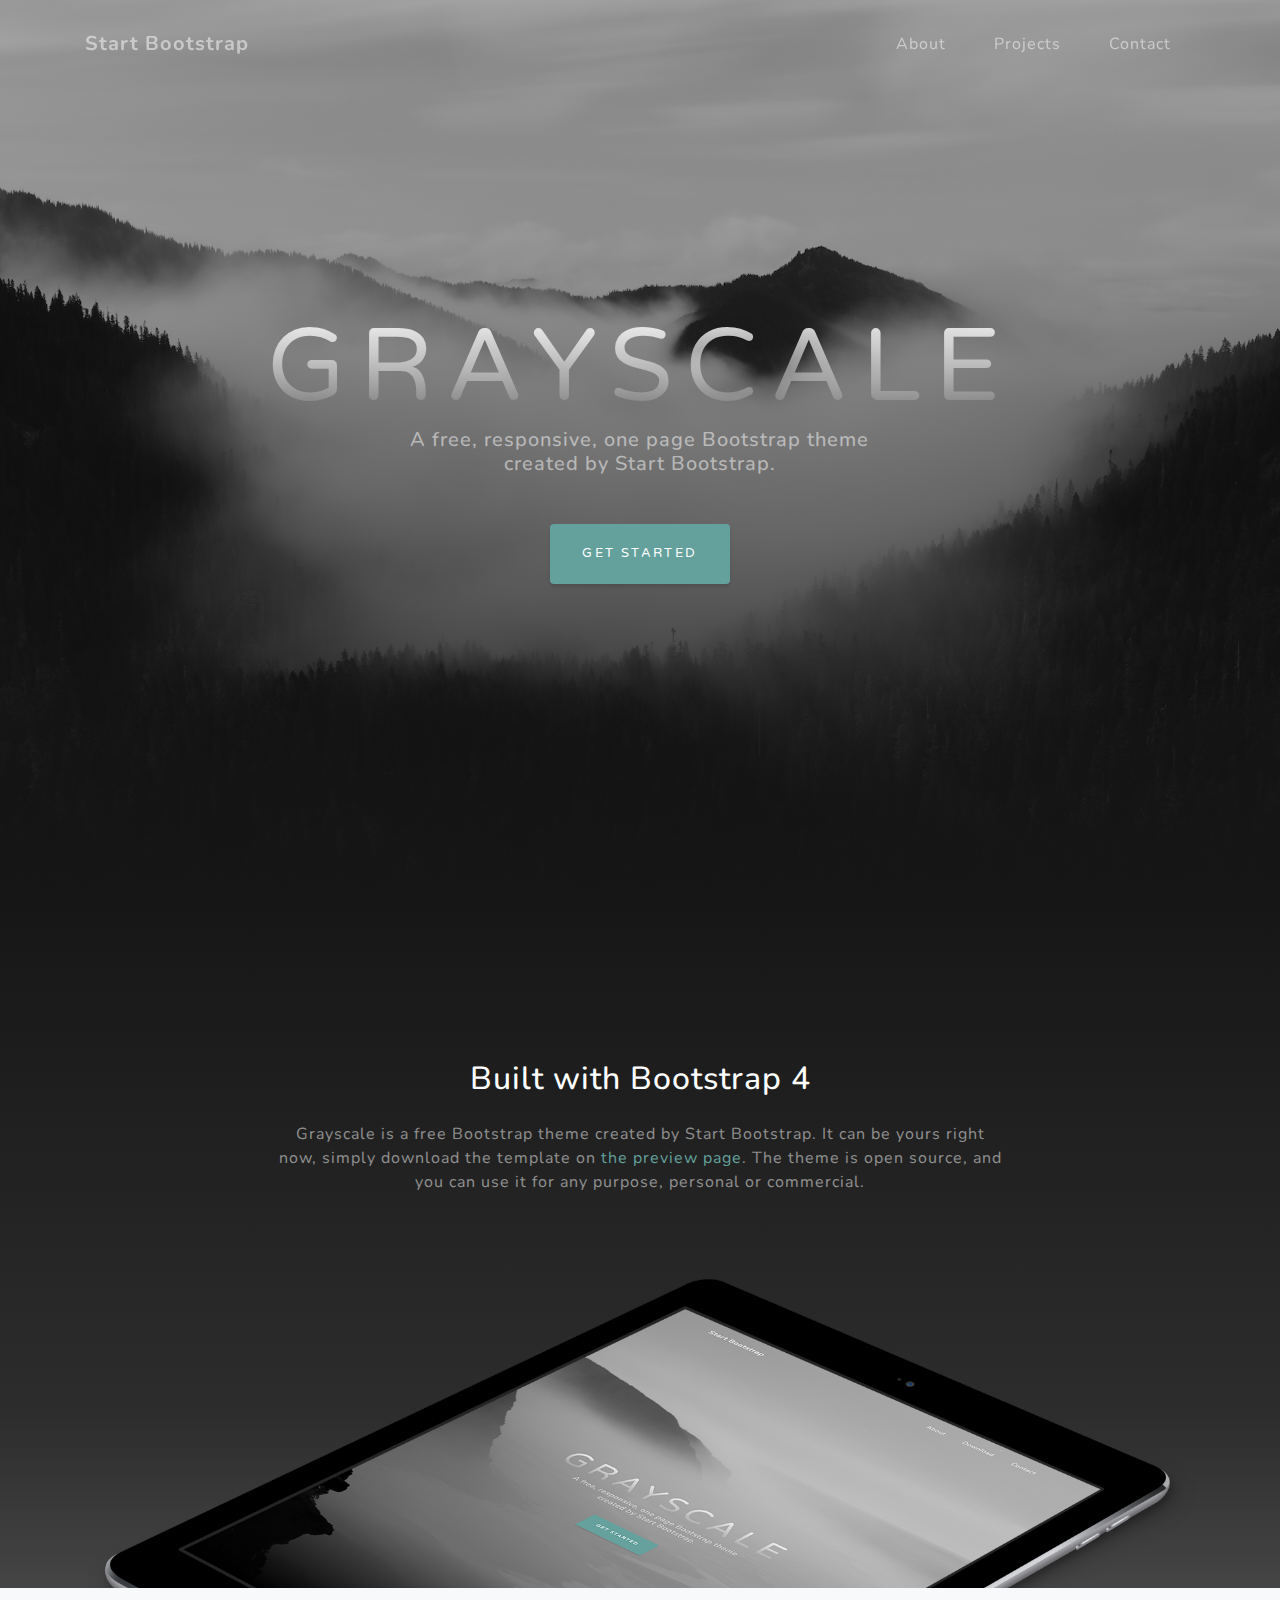
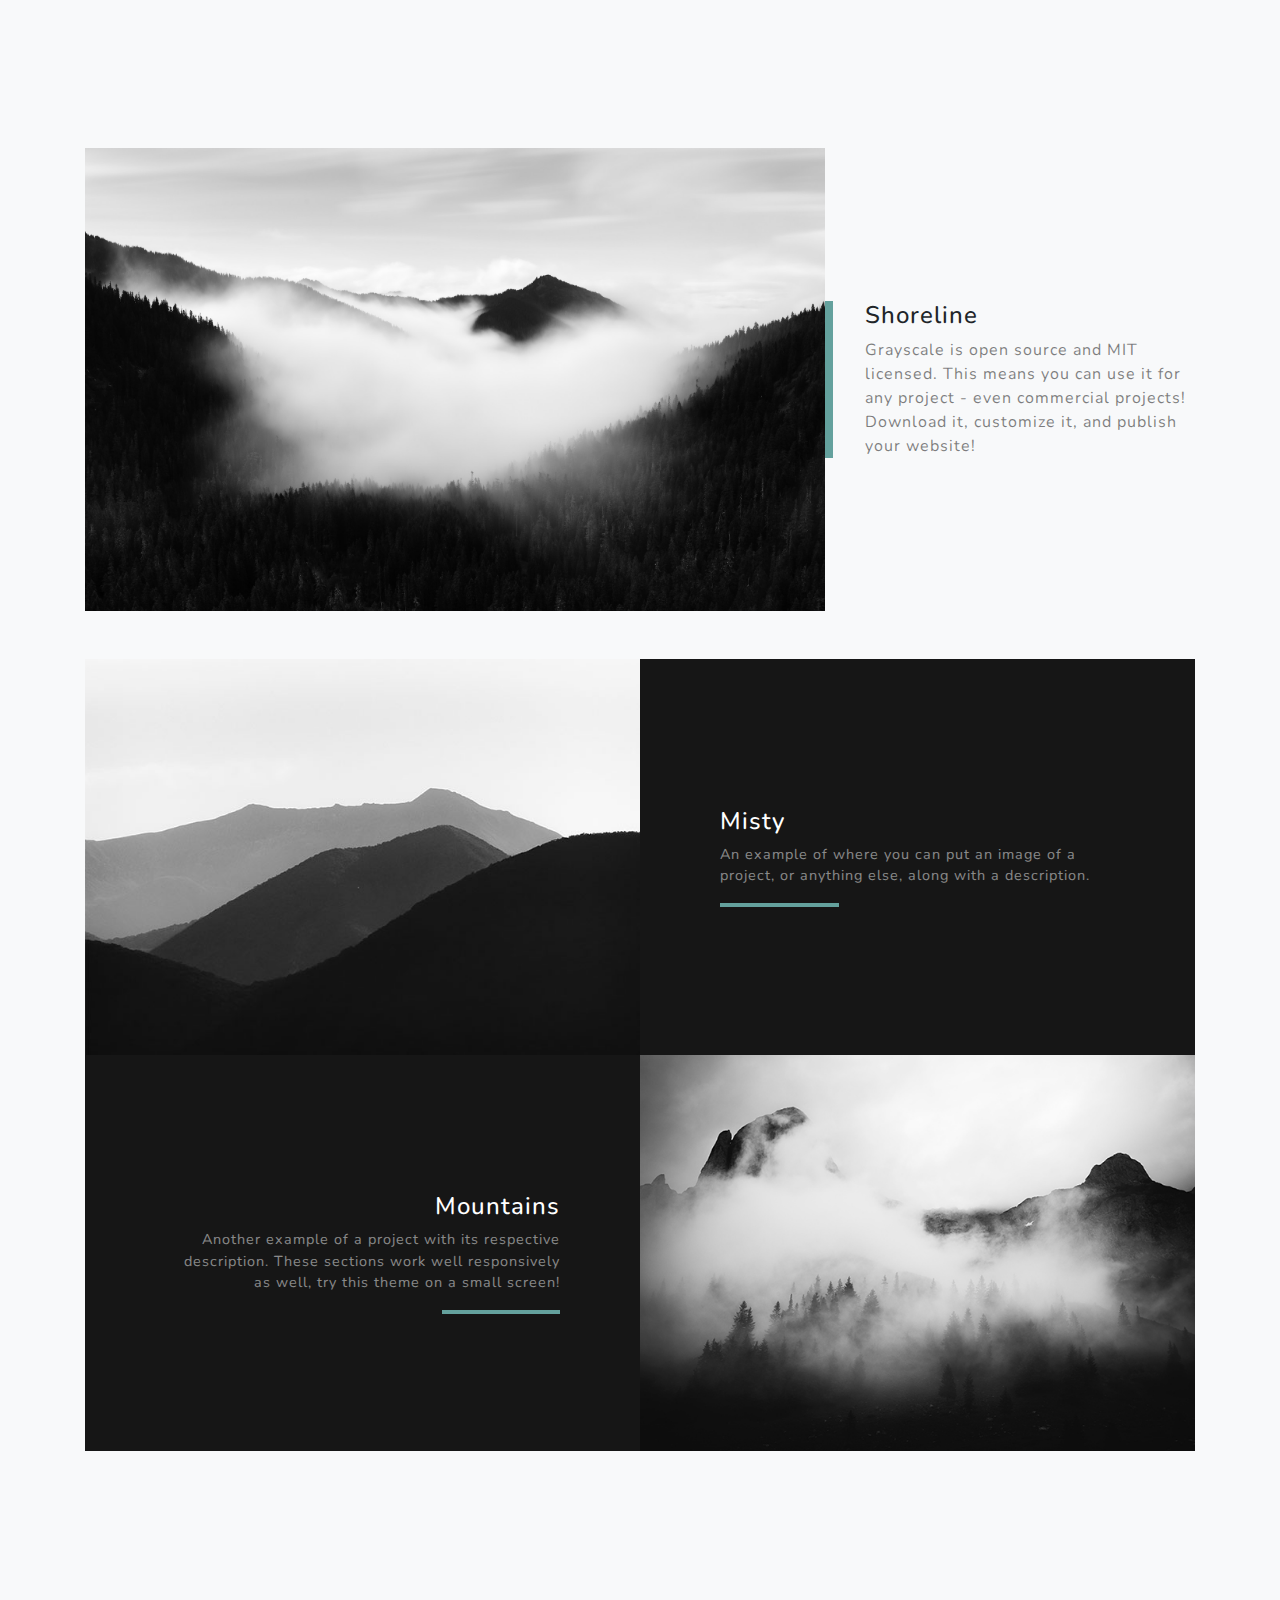
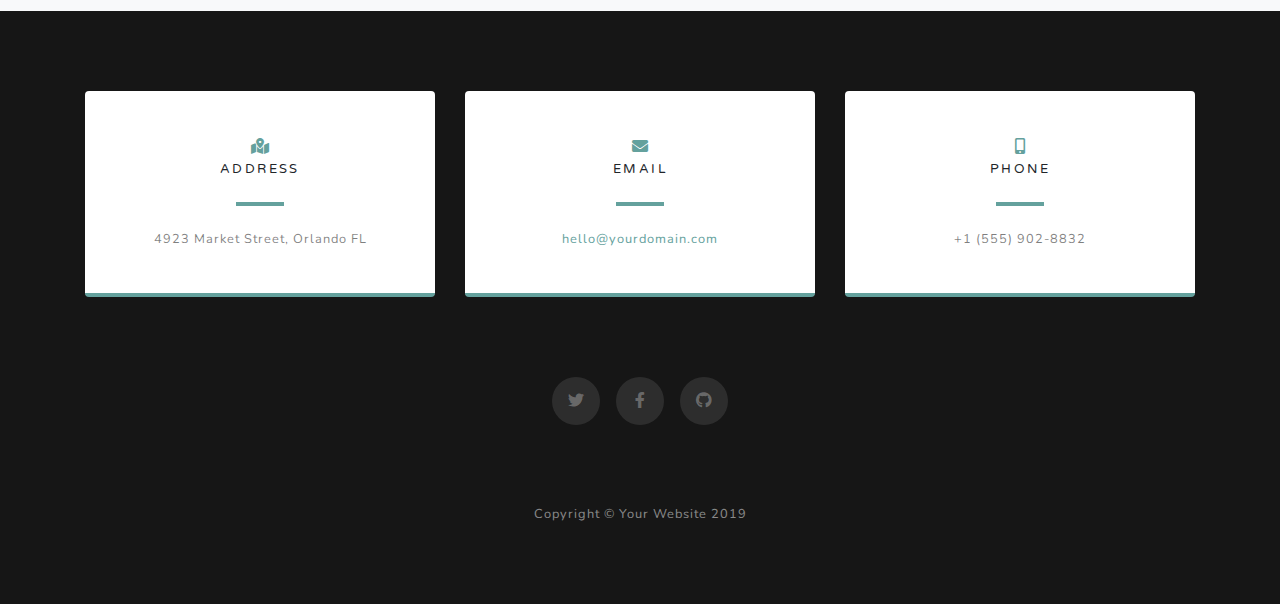
==== audio.html @ e08c9300 "added pages" ====
<!DOCTYPE html>
<html lang="en">

<head>

  <meta charset="utf-8">
  <meta name="viewport" content="width=device-width, initial-scale=1, shrink-to-fit=no">
  <meta name="description" content="">
  <meta name="author" content="">

  <title>Grayscale - Start Bootstrap Theme</title>

  <!-- Bootstrap core CSS -->
  <link href="vendor/bootstrap/css/bootstrap.min.css" rel="stylesheet">

  <!-- Custom fonts for this template -->
  <link href="vendor/fontawesome-free/css/all.min.css" rel="stylesheet">
  <link href="https://fonts.googleapis.com/css?family=Varela+Round" rel="stylesheet">
  <link href="https://fonts.googleapis.com/css?family=Nunito:200,200i,300,300i,400,400i,600,600i,700,700i,800,800i,900,900i" rel="stylesheet">

  <!-- Custom styles for this template -->
  <link href="css/grayscale.css" rel="stylesheet">

</head>

<body id="page-top">

  <!-- Navigation -->
  <nav class="navbar navbar-expand-lg navbar-light fixed-top" id="mainNav">
    <div class="container">
      <a class="navbar-brand js-scroll-trigger" href="#page-top">Start Bootstrap</a>
      <button class="navbar-toggler navbar-toggler-right" type="button" data-toggle="collapse" data-target="#navbarResponsive" aria-controls="navbarResponsive" aria-expanded="false" aria-label="Toggle navigation">
        Menu
        <i class="fas fa-bars"></i>
      </button>
      <div class="collapse navbar-collapse" id="navbarResponsive">
        <ul class="navbar-nav ml-auto">
          <li class="nav-item">
            <a class="nav-link" href="#">About</a>
          </li>
          <li class="nav-item">
            <a class="nav-link" href="#">Projects</a>
          </li>
          <li class="nav-item">
            <a class="nav-link" href="#">Contact</a>
          </li>
        </ul>
      </div>
    </div>
  </nav>

  <!-- Header -->
  <header class="masthead">
    <div class="container d-flex h-100 align-items-center">
      <div class="mx-auto text-center">
        <h1 class="mx-auto my-0 text-uppercase">Grayscale</h1>
        <h2 class="text-white-50 mx-auto mt-2 mb-5">A free, responsive, one page Bootstrap theme created by Start Bootstrap.</h2>
        <a href="#about" class="btn btn-primary js-scroll-trigger">Get Started</a>
      </div>
    </div>
  </header>

  <!-- About Section -->
  <section id="about" class="about-section text-center">
    <div class="container">
      <div class="row">
        <div class="col-lg-8 mx-auto">
          <h2 class="text-white mb-4">Built with Bootstrap 4</h2>
          <p class="text-white-50">Grayscale is a free Bootstrap theme created by Start Bootstrap. It can be yours right now, simply download the template on
            <a href="http://startbootstrap.com/template-overviews/grayscale/">the preview page</a>. The theme is open source, and you can use it for any purpose, personal or commercial.</p>
        </div>
      </div>
      <img src="img/ipad.png" class="img-fluid" alt="">
    </div>
  </section>

  <!-- Projects Section -->
  <section id="projects" class="projects-section bg-light">
    <div class="container">

      <!-- Featured Project Row -->
      <div class="row align-items-center no-gutters mb-4 mb-lg-5">
        <div class="col-xl-8 col-lg-7">
          <img class="img-fluid mb-3 mb-lg-0" src="img/bg-masthead.jpg" alt="">
        </div>
        <div class="col-xl-4 col-lg-5">
          <div class="featured-text text-center text-lg-left">
            <h4>Shoreline</h4>
            <p class="text-black-50 mb-0">Grayscale is open source and MIT licensed. This means you can use it for any project - even commercial projects! Download it, customize it, and publish your website!</p>
          </div>
        </div>
      </div>

      <!-- Project One Row -->
      <div class="row justify-content-center no-gutters mb-5 mb-lg-0">
        <div class="col-lg-6">
          <img class="img-fluid" src="img/demo-image-01.jpg" alt="">
        </div>
        <div class="col-lg-6">
          <div class="bg-black text-center h-100 project">
            <div class="d-flex h-100">
              <div class="project-text w-100 my-auto text-center text-lg-left">
                <h4 class="text-white">Misty</h4>
                <p class="mb-0 text-white-50">An example of where you can put an image of a project, or anything else, along with a description.</p>
                <hr class="d-none d-lg-block mb-0 ml-0">
              </div>
            </div>
          </div>
        </div>
      </div>

      <!-- Project Two Row -->
      <div class="row justify-content-center no-gutters">
        <div class="col-lg-6">
          <img class="img-fluid" src="img/demo-image-02.jpg" alt="">
        </div>
        <div class="col-lg-6 order-lg-first">
          <div class="bg-black text-center h-100 project">
            <div class="d-flex h-100">
              <div class="project-text w-100 my-auto text-center text-lg-right">
                <h4 class="text-white">Mountains</h4>
                <p class="mb-0 text-white-50">Another example of a project with its respective description. These sections work well responsively as well, try this theme on a small screen!</p>
                <hr class="d-none d-lg-block mb-0 mr-0">
              </div>
            </div>
          </div>
        </div>
      </div>

    </div>
  </section>


  <!-- Contact Section -->
  <section class="contact-section bg-black">
    <div class="container">

      <div class="row">

        <div class="col-md-4 mb-3 mb-md-0">
          <div class="card py-4 h-100">
            <div class="card-body text-center">
              <i class="fas fa-map-marked-alt text-primary mb-2"></i>
              <h4 class="text-uppercase m-0">Address</h4>
              <hr class="my-4">
              <div class="small text-black-50">4923 Market Street, Orlando FL</div>
            </div>
          </div>
        </div>

        <div class="col-md-4 mb-3 mb-md-0">
          <div class="card py-4 h-100">
            <div class="card-body text-center">
              <i class="fas fa-envelope text-primary mb-2"></i>
              <h4 class="text-uppercase m-0">Email</h4>
              <hr class="my-4">
              <div class="small text-black-50">
                <a href="#">hello@yourdomain.com</a>
              </div>
            </div>
          </div>
        </div>

        <div class="col-md-4 mb-3 mb-md-0">
          <div class="card py-4 h-100">
            <div class="card-body text-center">
              <i class="fas fa-mobile-alt text-primary mb-2"></i>
              <h4 class="text-uppercase m-0">Phone</h4>
              <hr class="my-4">
              <div class="small text-black-50">+1 (555) 902-8832</div>
            </div>
          </div>
        </div>
      </div>

      <div class="social d-flex justify-content-center">
        <a href="#" class="mx-2">
          <i class="fab fa-twitter"></i>
        </a>
        <a href="#" class="mx-2">
          <i class="fab fa-facebook-f"></i>
        </a>
        <a href="#" class="mx-2">
          <i class="fab fa-github"></i>
        </a>
      </div>

    </div>
  </section>

  <!-- Footer -->
  <footer class="bg-black small text-center text-white-50">
    <div class="container">
      Copyright &copy; Your Website 2019
    </div>
  </footer>

  <!-- Bootstrap core JavaScript -->
  <script src="vendor/jquery/jquery.min.js"></script>
  <script src="vendor/bootstrap/js/bootstrap.bundle.min.js"></script>

  <!-- Plugin JavaScript -->
  <script src="vendor/jquery-easing/jquery.easing.min.js"></script>

  <!-- Custom scripts for this template -->
  <script src="js/grayscale.min.js"></script>

</body>

</html>
---- css/grayscale.css ----
/*!
 * Start Bootstrap - Grayscale v5.0.9 (https://startbootstrap.com/template-overviews/grayscale)
 * Copyright 2013-2019 Start Bootstrap
 * Licensed under MIT (https://github.com/BlackrockDigital/startbootstrap-grayscale/blob/master/LICENSE)
 */

#mainNav {
  min-height: 56px;
  background-color: #fff;
}

#mainNav .navbar-toggler {
  font-size: 80%;
  padding: 0.75rem;
  color: #64a19d;
  border: 1px solid #64a19d;
}

#mainNav .navbar-toggler:focus {
  outline: none;
}

#mainNav .navbar-brand {
  color: #161616;
  font-weight: 700;
  padding: .9rem 0;
}

#mainNav .navbar-nav .nav-item:hover {
  color: fade(white, 80%);
  outline: none;
  background-color: transparent;
}

#mainNav .navbar-nav .nav-item:active, #mainNav .navbar-nav .nav-item:focus {
  outline: none;
  background-color: transparent;
}

@media (min-width: 992px) {
  #mainNav {
    padding-top: 0;
    padding-bottom: 0;
    border-bottom: none;
    background-color: transparent;
    transition: background-color 0.3s ease-in-out;
  }
  #mainNav .navbar-brand {
    padding: .5rem 0;
    color: rgba(255, 255, 255, 0.5);
  }
  #mainNav .nav-link {
    transition: none;
    padding: 2rem 1.5rem;
    color: rgba(255, 255, 255, 0.5);
  }
  #mainNav .nav-link:hover {
    color: rgba(255, 255, 255, 0.75);
  }
  #mainNav .nav-link:active {
    color: white;
  }
  #mainNav.navbar-shrink {
    background-color: #fff;
  }
  #mainNav.navbar-shrink .navbar-brand {
    color: #161616;
  }
  #mainNav.navbar-shrink .nav-link {
    color: #161616;
    padding: 1.5rem 1.5rem 1.25rem;
    border-bottom: 0.25rem solid transparent;
  }
  #mainNav.navbar-shrink .nav-link:hover {
    color: #64a19d;
  }
  #mainNav.navbar-shrink .nav-link:active {
    color: #467370;
  }
  #mainNav.navbar-shrink .nav-link.active {
    color: #64a19d;
    outline: none;
    border-bottom: 0.25rem solid #64a19d;
  }
}

.masthead {
  position: relative;
  width: 100%;
  height: auto;
  min-height: 35rem;
  padding: 15rem 0;
  background: linear-gradient(to bottom, rgba(22, 22, 22, 0.3) 0%, rgba(22, 22, 22, 0.7) 75%, #161616 100%), url("../img/bg-masthead.jpg");
  background-position: center;
  background-repeat: no-repeat;
  background-attachment: scroll;
  background-size: cover;
}

.masthead h1 {
  font-family: 'Varela Round';
  font-size: 2.5rem;
  line-height: 2.5rem;
  letter-spacing: 0.8rem;
  background: -webkit-linear-gradient(rgba(255, 255, 255, 0.9), rgba(255, 255, 255, 0));
  -webkit-text-fill-color: transparent;
  -webkit-background-clip: text;
}

.masthead h2 {
  max-width: 20rem;
  font-size: 1rem;
}

@media (min-width: 768px) {
  .masthead h1 {
    font-size: 4rem;
    line-height: 4rem;
  }
}

@media (min-width: 992px) {
  .masthead {
    height: 100vh;
    padding: 0;
  }
  .masthead h1 {
    font-size: 6.5rem;
    line-height: 6.5rem;
    letter-spacing: 0.8rem;
  }
  .masthead h2 {
    max-width: 30rem;
    font-size: 1.25rem;
  }
}

.btn {
  box-shadow: 0 0.1875rem 0.1875rem 0 rgba(0, 0, 0, 0.1) !important;
  padding: 1.25rem 2rem;
  font-family: 'Varela Round';
  font-size: 80%;
  text-transform: uppercase;
  letter-spacing: .15rem;
  border: 0;
}

.btn-primary {
  background-color: #64a19d;
}

.btn-primary:hover {
  background-color: #4f837f;
}

.btn-primary:focus {
  background-color: #4f837f;
  color: white;
}

.btn-primary:active {
  background-color: #467370 !important;
}

.about-section {
  padding-top: 10rem;
  background: linear-gradient(to bottom, #161616 0%, rgba(22, 22, 22, 0.9) 75%, rgba(22, 22, 22, 0.8) 100%);
}

.about-section p {
  margin-bottom: 5rem;
}

.projects-section {
  padding: 10rem 0;
}

.projects-section .featured-text {
  padding: 2rem;
}

@media (min-width: 992px) {
  .projects-section .featured-text {
    padding: 0 0 0 2rem;
    border-left: 0.5rem solid #64a19d;
  }
}

.projects-section .project-text {
  padding: 3rem;
  font-size: 90%;
}

@media (min-width: 992px) {
  .projects-section .project-text {
    padding: 5rem;
  }
  .projects-section .project-text hr {
    border-color: #64a19d;
    border-width: .25rem;
    width: 30%;
  }
}

.signup-section {
  padding: 10rem 0;
  background: linear-gradient(to bottom, rgba(22, 22, 22, 0.1) 0%, rgba(22, 22, 22, 0.5) 75%, #161616 100%), url("../img/bg-signup.jpg");
  background-position: center;
  background-repeat: no-repeat;
  background-attachment: scroll;
  background-size: cover;
}

.signup-section .form-inline input {
  box-shadow: 0 0.1875rem 0.1875rem 0 rgba(0, 0, 0, 0.1) !important;
  padding: 1.25rem 2rem;
  height: auto;
  font-family: 'Varela Round';
  font-size: 80%;
  text-transform: uppercase;
  letter-spacing: 0.15rem;
  border: 0;
}

.contact-section {
  padding: 5rem 0 0;
}

.contact-section .card {
  border: 0;
  border-bottom: 0.25rem solid #64a19d;
}

.contact-section .card h4 {
  font-size: 0.8rem;
  font-family: 'Varela Round';
  text-transform: uppercase;
  letter-spacing: 0.15rem;
}

.contact-section .card hr {
  border-color: #64a19d;
  border-width: 0.25rem;
  width: 3rem;
}

.contact-section .social {
  margin-top: 5rem;
}

.contact-section .social a {
  text-align: center;
  height: 3rem;
  width: 3rem;
  background: rgba(255, 255, 255, 0.1);
  border-radius: 100%;
  line-height: 3rem;
  color: rgba(255, 255, 255, 0.3);
}

.contact-section .social a:hover {
  color: rgba(255, 255, 255, 0.5);
}

.contact-section .social a:active {
  color: #fff;
}

body {
  font-family: 'Nunito';
  letter-spacing: 0.0625em;
}

a {
  color: #64a19d;
}

a:focus, a:hover {
  text-decoration: none;
  color: #3c6360;
}

.bg-black {
  background-color: #161616 !important;
}

.bg-primary {
  background-color: #64a19d !important;
}

.text-primary {
  color: #64a19d !important;
}

footer {
  padding: 5rem 0;
}
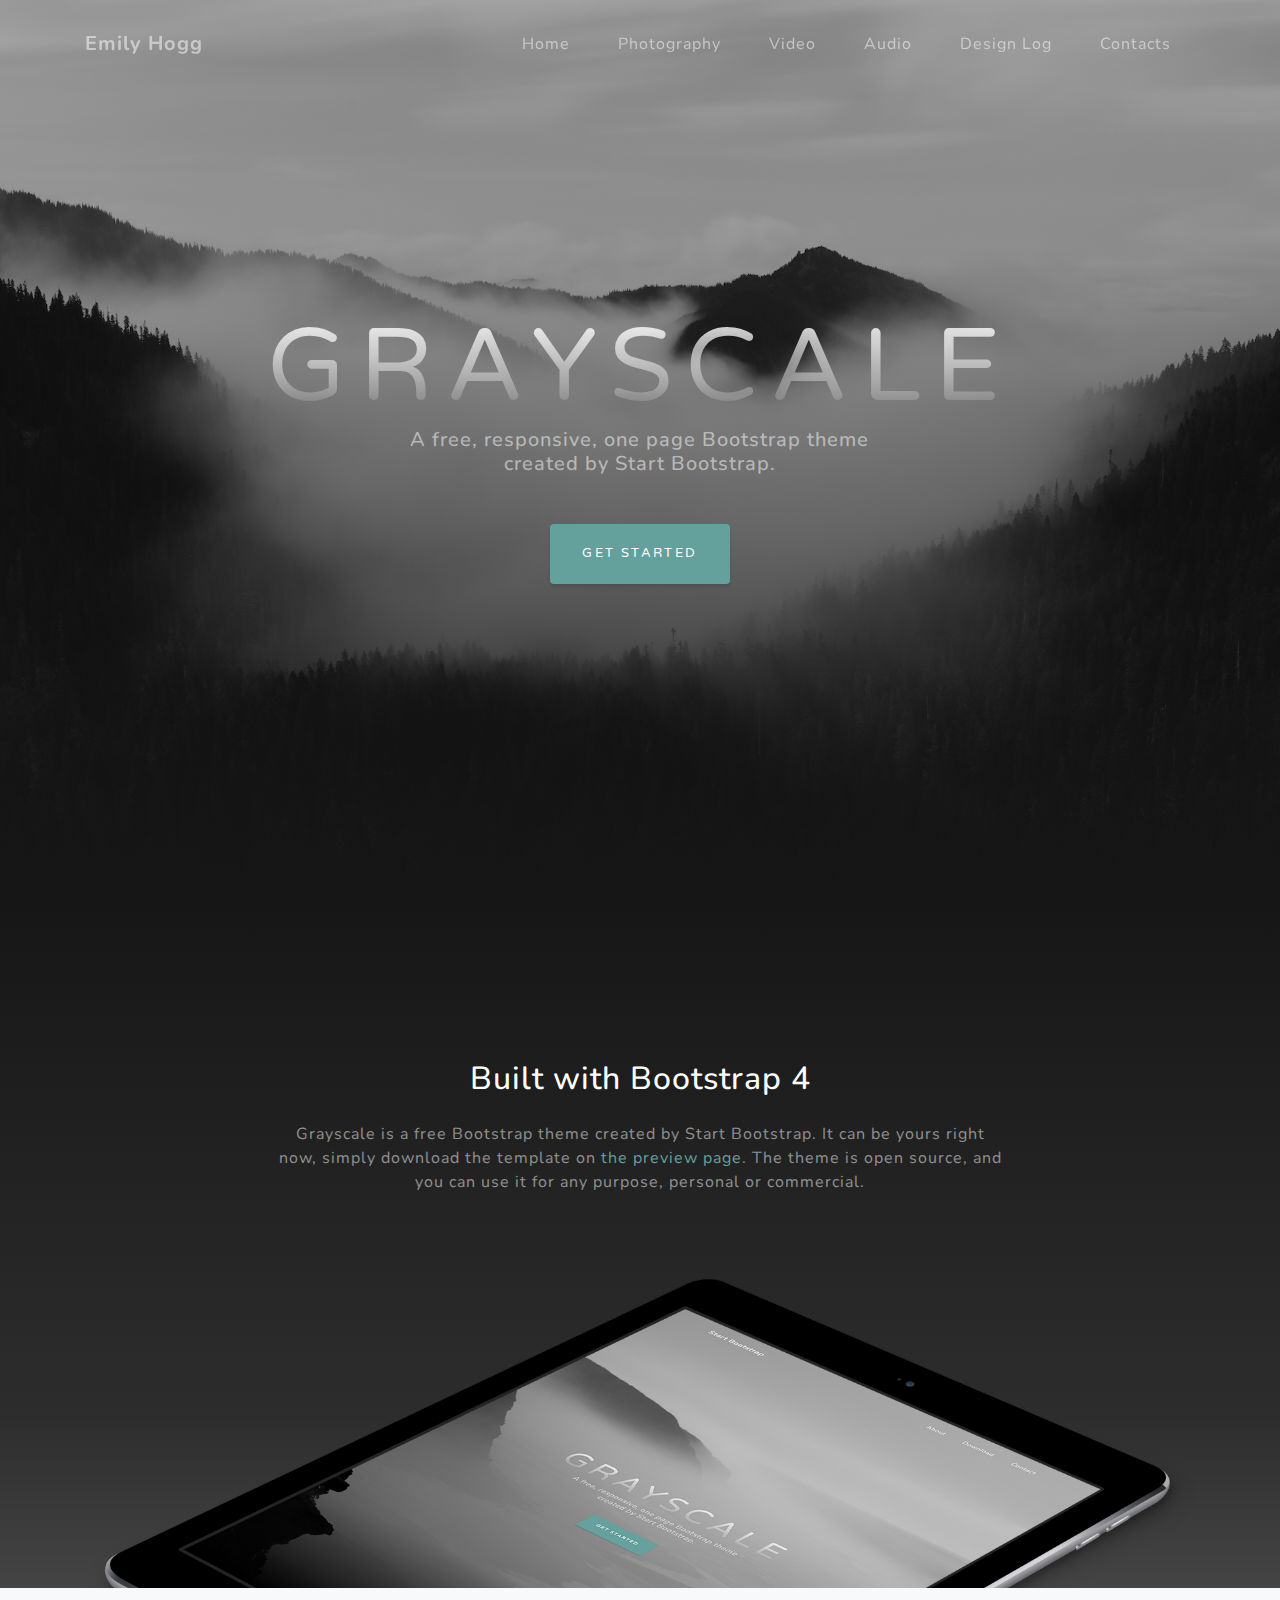
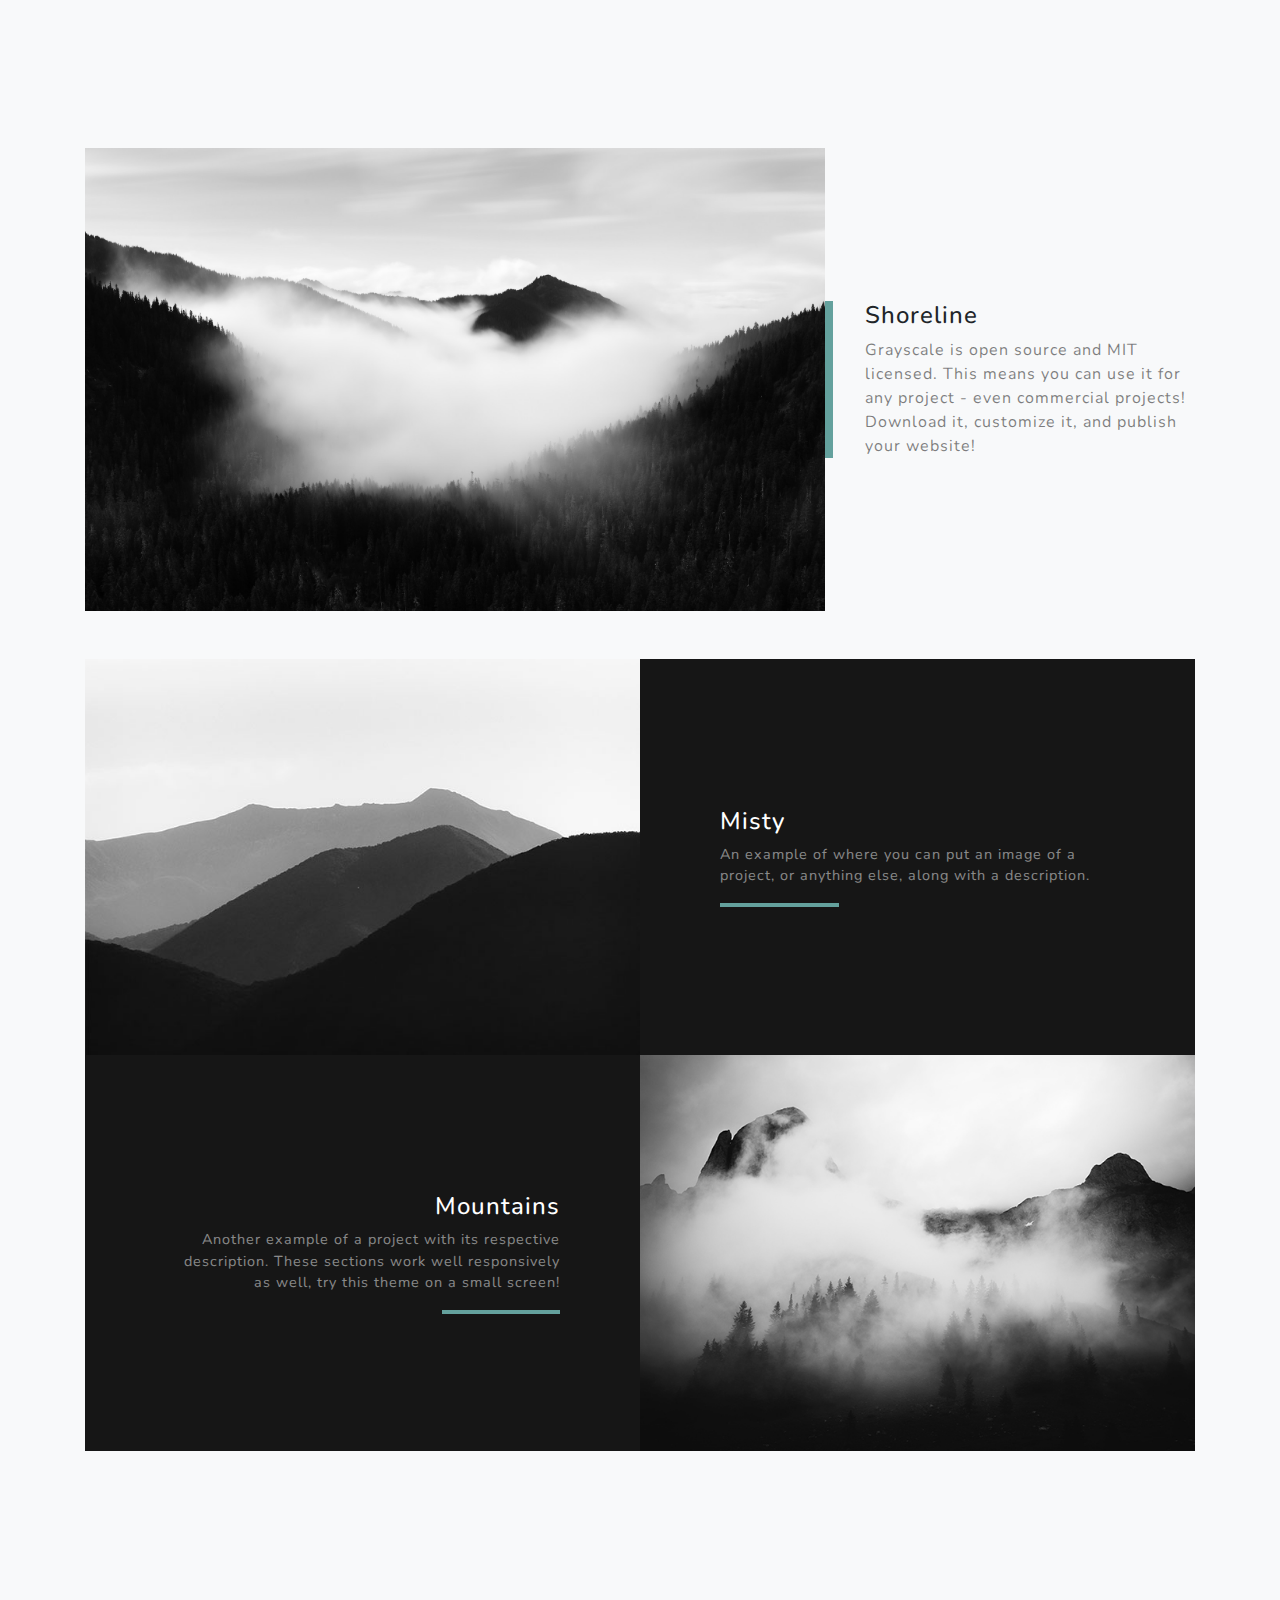
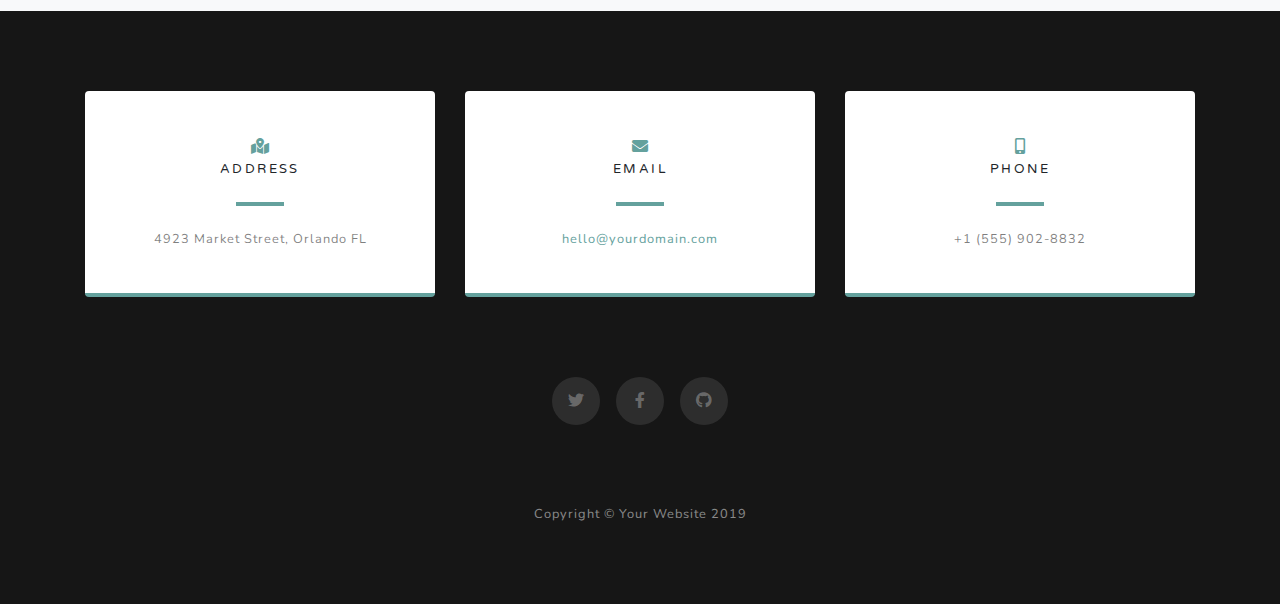
==== commit 99c07cad: "saved links" ====
--- a/audio.html
+++ b/audio.html
@@ -28,7 +28,7 @@
   <!-- Navigation -->
   <nav class="navbar navbar-expand-lg navbar-light fixed-top" id="mainNav">
     <div class="container">
-      <a class="navbar-brand js-scroll-trigger" href="#page-top">Start Bootstrap</a>
+      <a class="navbar-brand js-scroll-trigger" href="#page-top">Emily Hogg</a>
       <button class="navbar-toggler navbar-toggler-right" type="button" data-toggle="collapse" data-target="#navbarResponsive" aria-controls="navbarResponsive" aria-expanded="false" aria-label="Toggle navigation">
         Menu
         <i class="fas fa-bars"></i>
@@ -36,14 +36,24 @@
       <div class="collapse navbar-collapse" id="navbarResponsive">
         <ul class="navbar-nav ml-auto">
           <li class="nav-item">
-            <a class="nav-link" href="#">About</a>
-          </li>
-          <li class="nav-item">
-            <a class="nav-link" href="#">Projects</a>
-          </li>
-          <li class="nav-item">
-            <a class="nav-link" href="#">Contact</a>
-          </li>
+            <a class="nav-link" href="index.html">Home</a>
+          </li>
+          <li class="nav-item">
+            <a class="nav-link" href="photography.html">Photography</a>
+          </li>
+          <li class="nav-item">
+            <a class="nav-link" href="video.html">Video</a>
+          </li>
+          <li class="nav-item">
+            <a class="nav-link" href="audio.html">Audio</a>
+            </li>
+                <li class="nav-item">
+                  <a class="nav-link" href="design-log.html">Design Log</a>
+              </li>
+                <li class="nav-item">
+                  <a class="nav-link" href="contacts.html">Contacts</a>
+          </li>
+
         </ul>
       </div>
     </div>
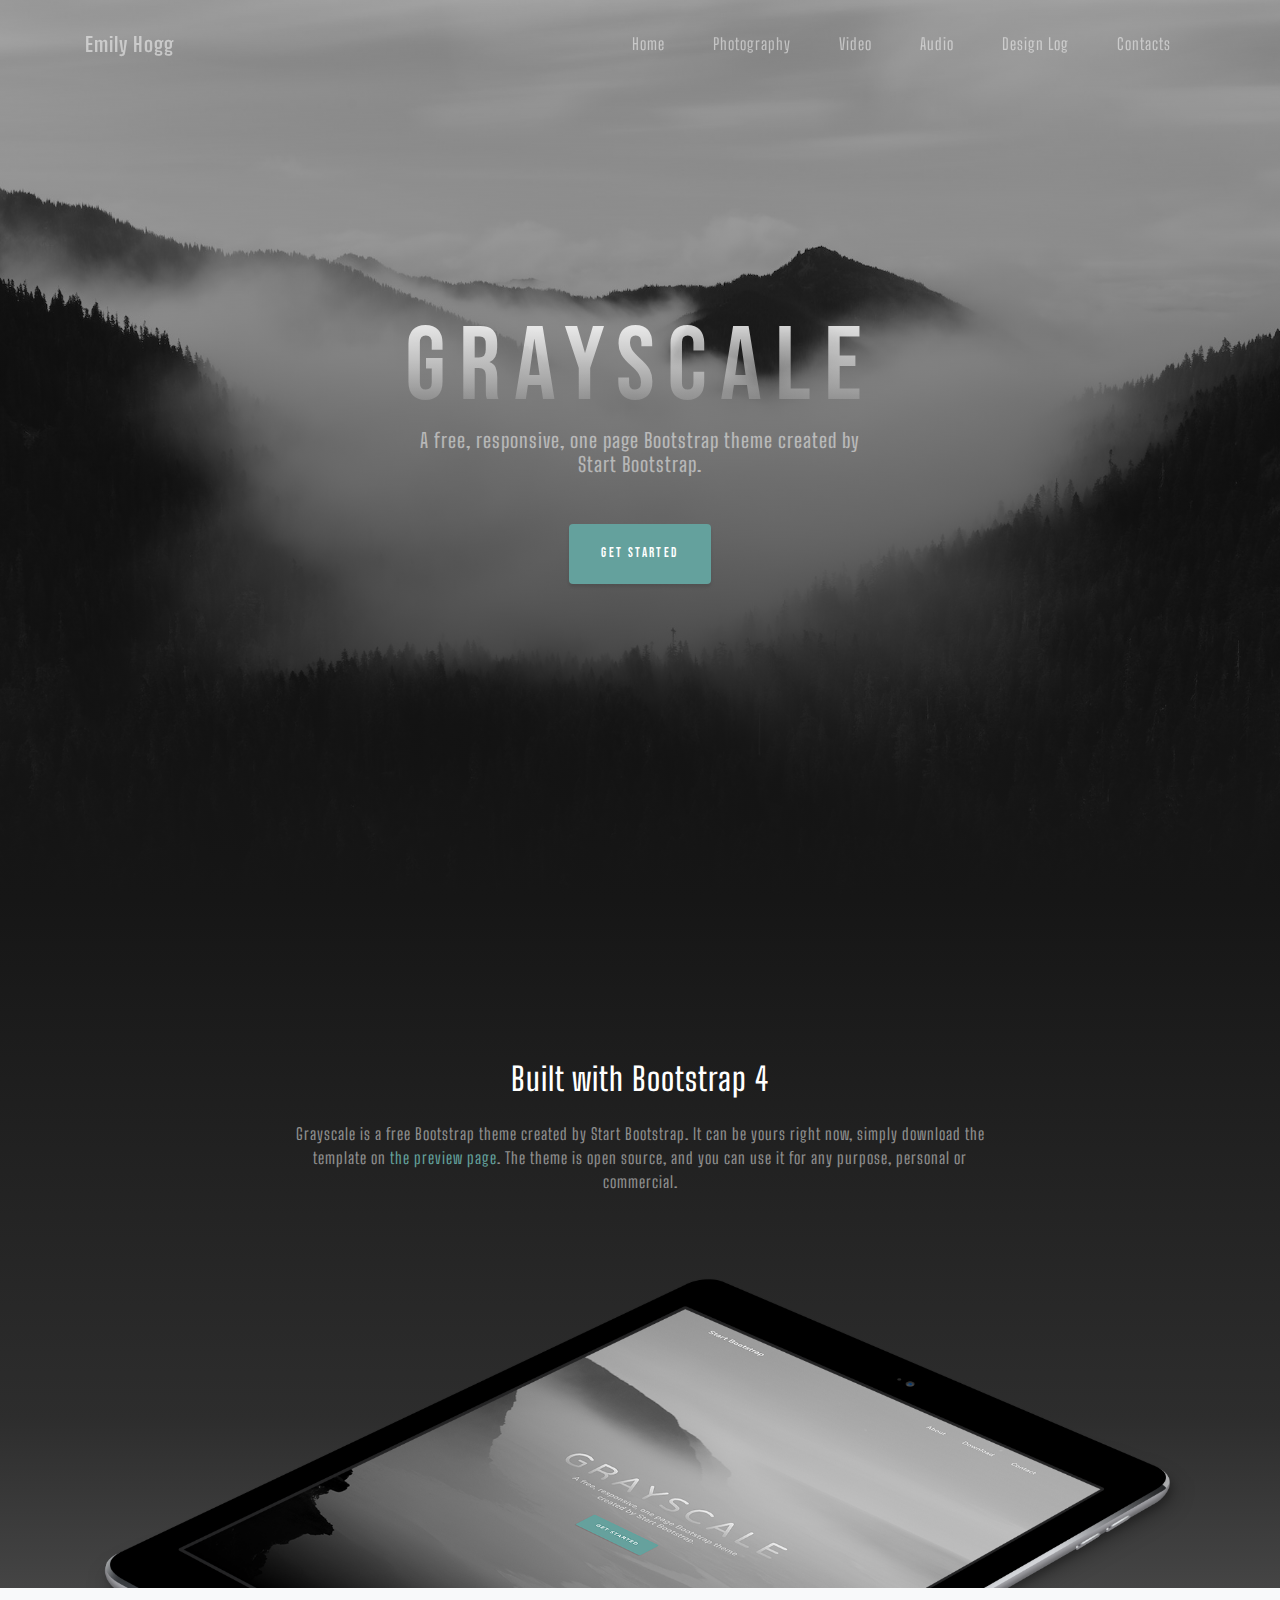
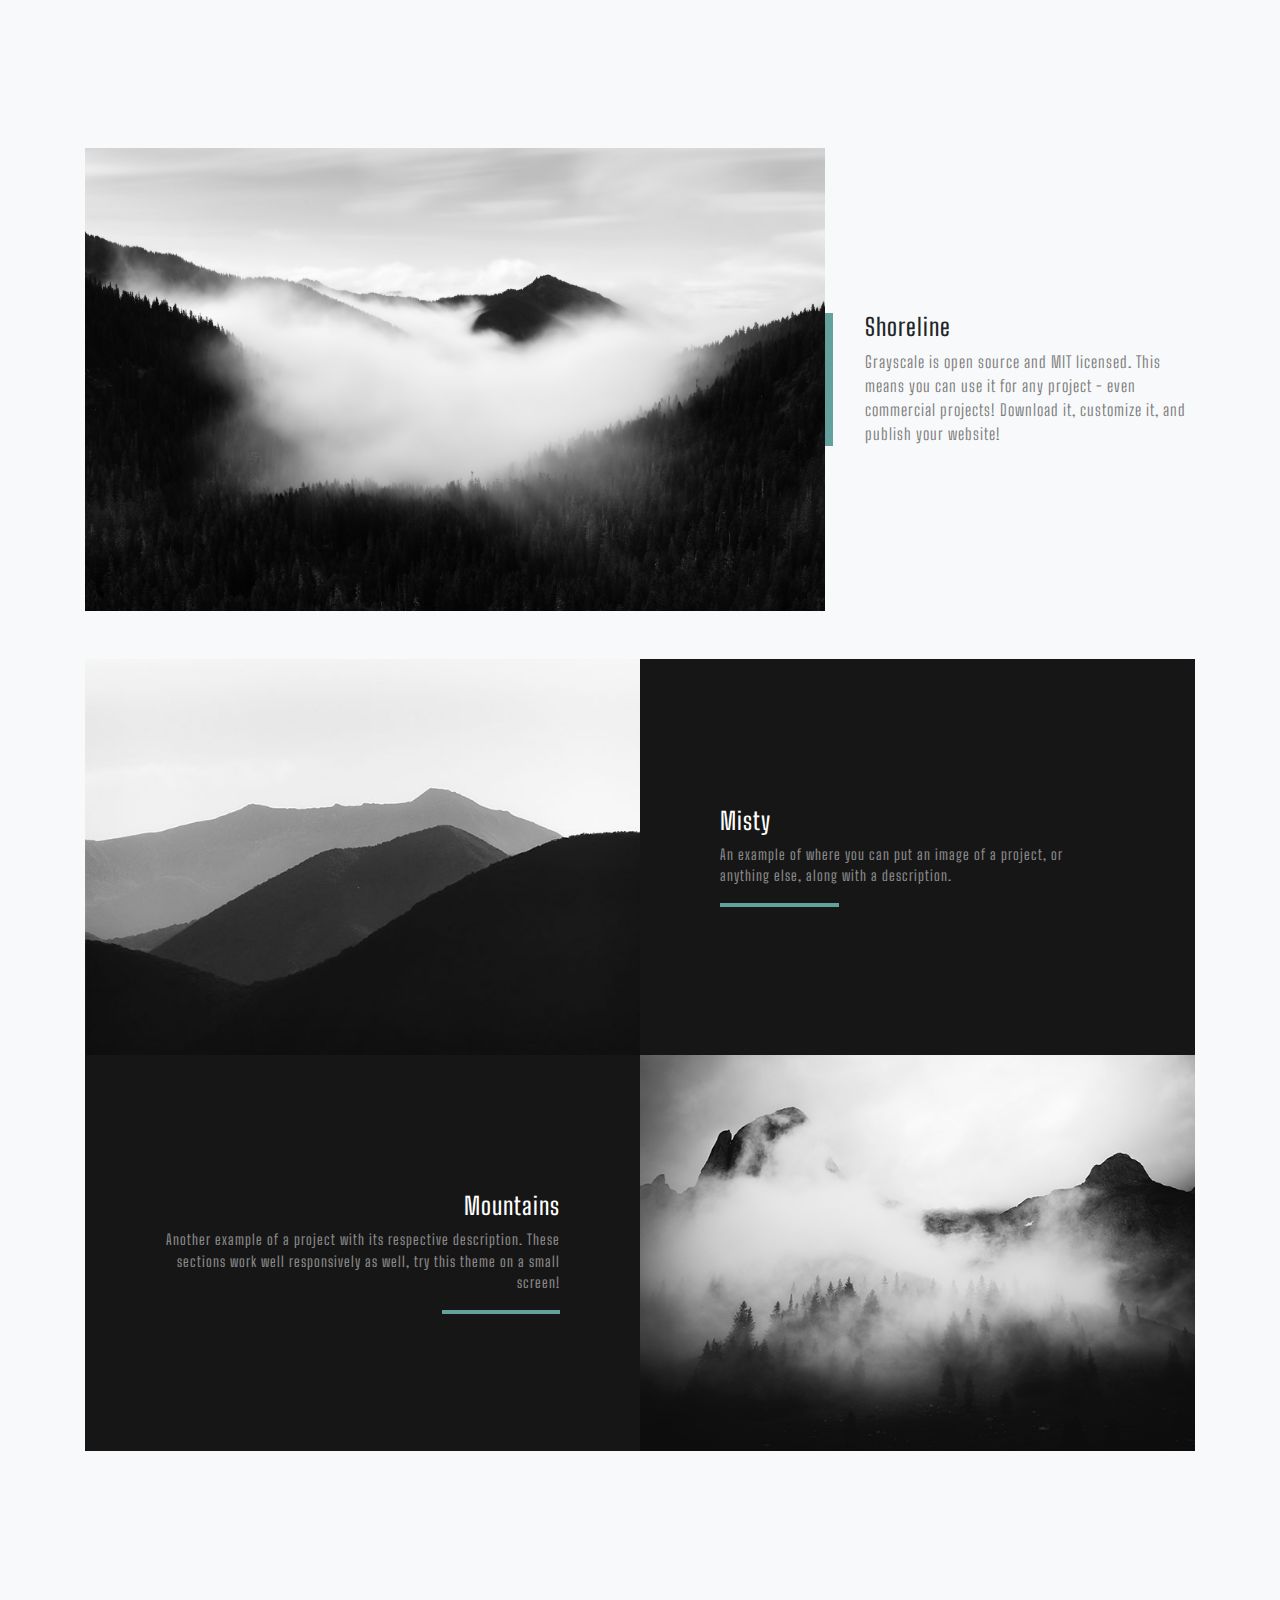
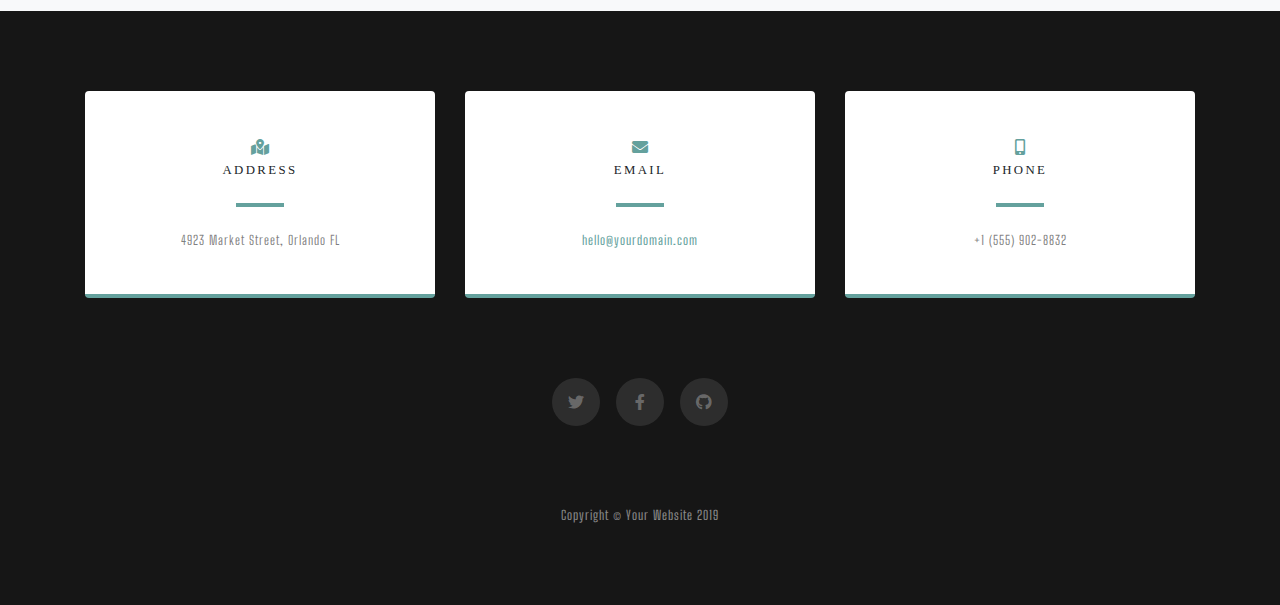
==== commit be0882dd: "changed fonts" ====
--- a/audio.html
+++ b/audio.html
@@ -15,8 +15,8 @@
 
   <!-- Custom fonts for this template -->
   <link href="vendor/fontawesome-free/css/all.min.css" rel="stylesheet">
-  <link href="https://fonts.googleapis.com/css?family=Varela+Round" rel="stylesheet">
-  <link href="https://fonts.googleapis.com/css?family=Nunito:200,200i,300,300i,400,400i,600,600i,700,700i,800,800i,900,900i" rel="stylesheet">
+  <link href="https://fonts.googleapis.com/css?family=Bebas+Neue|Big+Shoulders+Text&display=swap"rel="stylesheet">
+    <link href="https://fonts.googleapis.com/css?family=Nunito:200,200i,300,300i,400,400i,600,600i,700,700i,800,800i,900,900i" rel="stylesheet">
 
   <!-- Custom styles for this template -->
   <link href="css/grayscale.css" rel="stylesheet">
--- a/css/grayscale.css
+++ b/css/grayscale.css
@@ -98,7 +98,7 @@
 }
 
 .masthead h1 {
-  font-family: 'Varela Round';
+  font-family: 'bebas neue';
   font-size: 2.5rem;
   line-height: 2.5rem;
   letter-spacing: 0.8rem;
@@ -138,7 +138,7 @@
 .btn {
   box-shadow: 0 0.1875rem 0.1875rem 0 rgba(0, 0, 0, 0.1) !important;
   padding: 1.25rem 2rem;
-  font-family: 'Varela Round';
+  font-family: 'Bebas Neue', cursive; 
   font-size: 80%;
   text-transform: uppercase;
   letter-spacing: .15rem;
@@ -267,7 +267,7 @@
 }
 
 body {
-  font-family: 'Nunito';
+  font-family: 'Big Shoulders Text', cursive;
   letter-spacing: 0.0625em;
 }
 
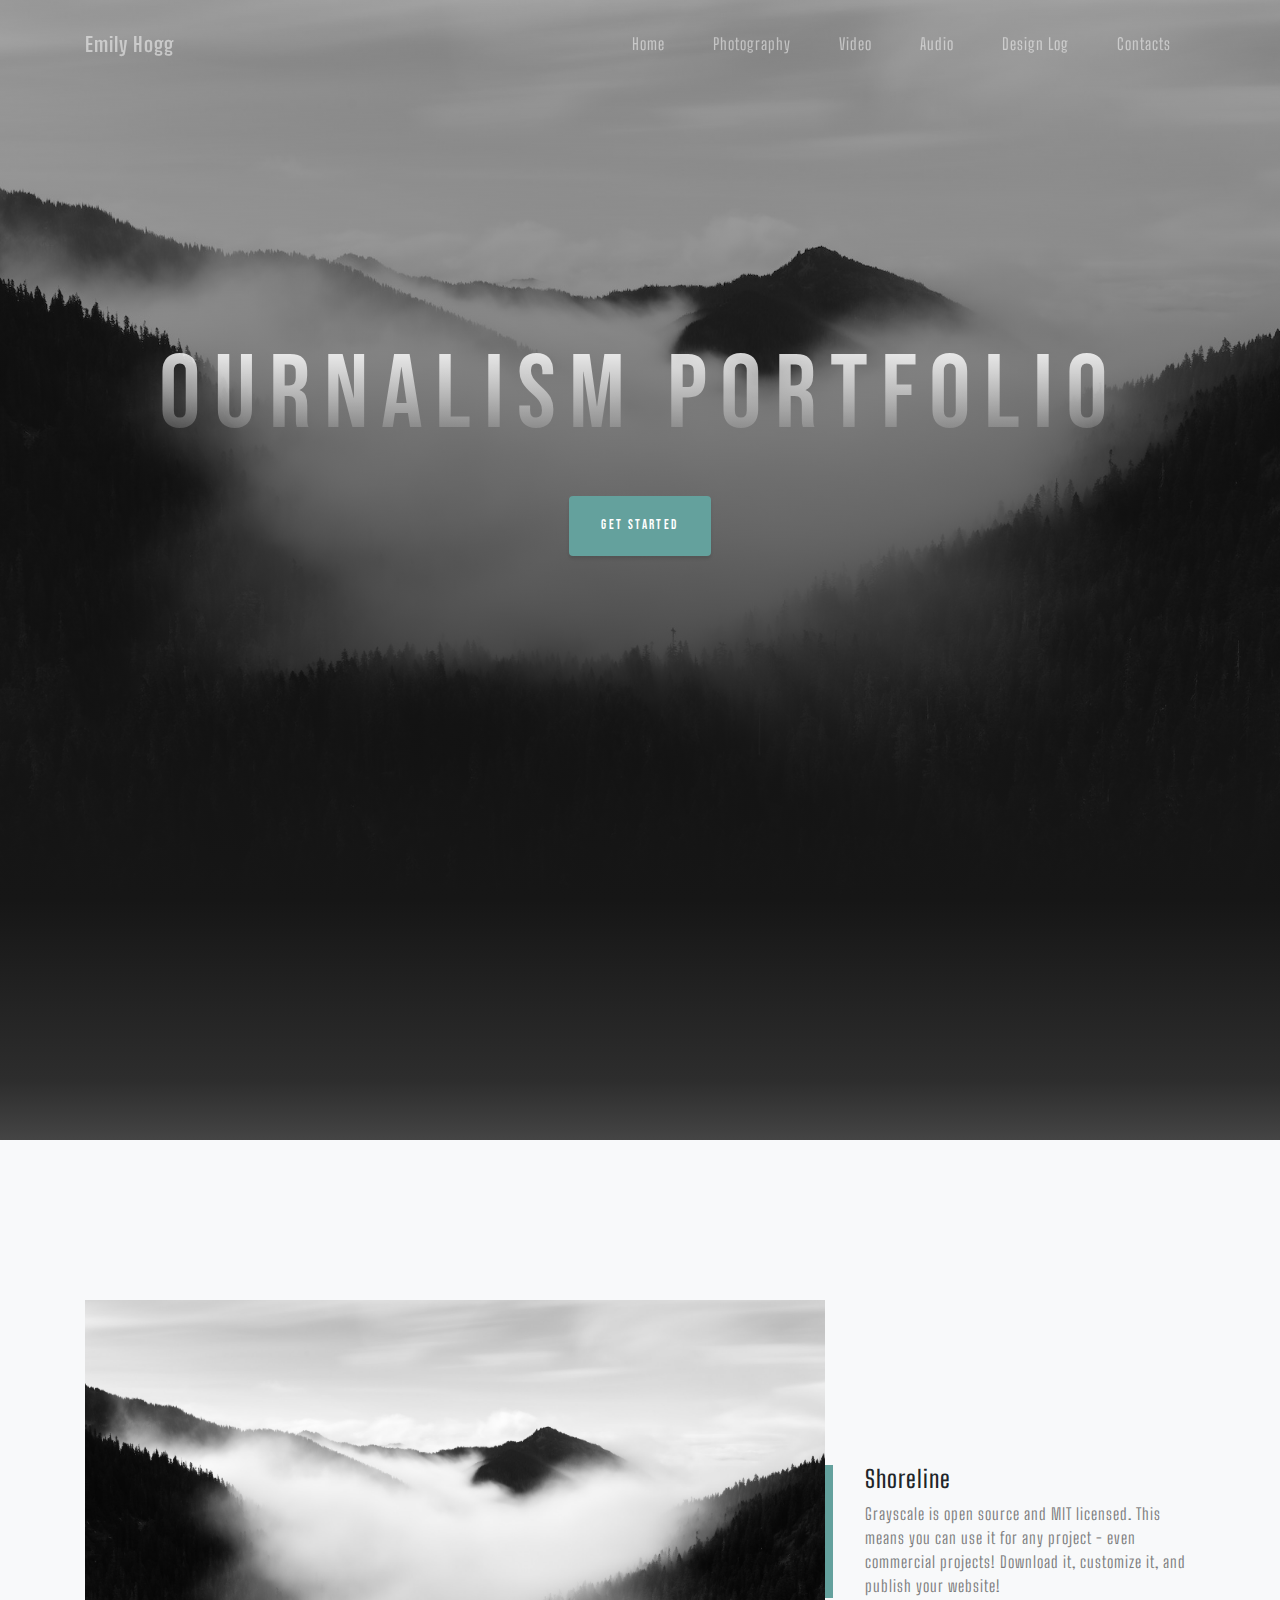
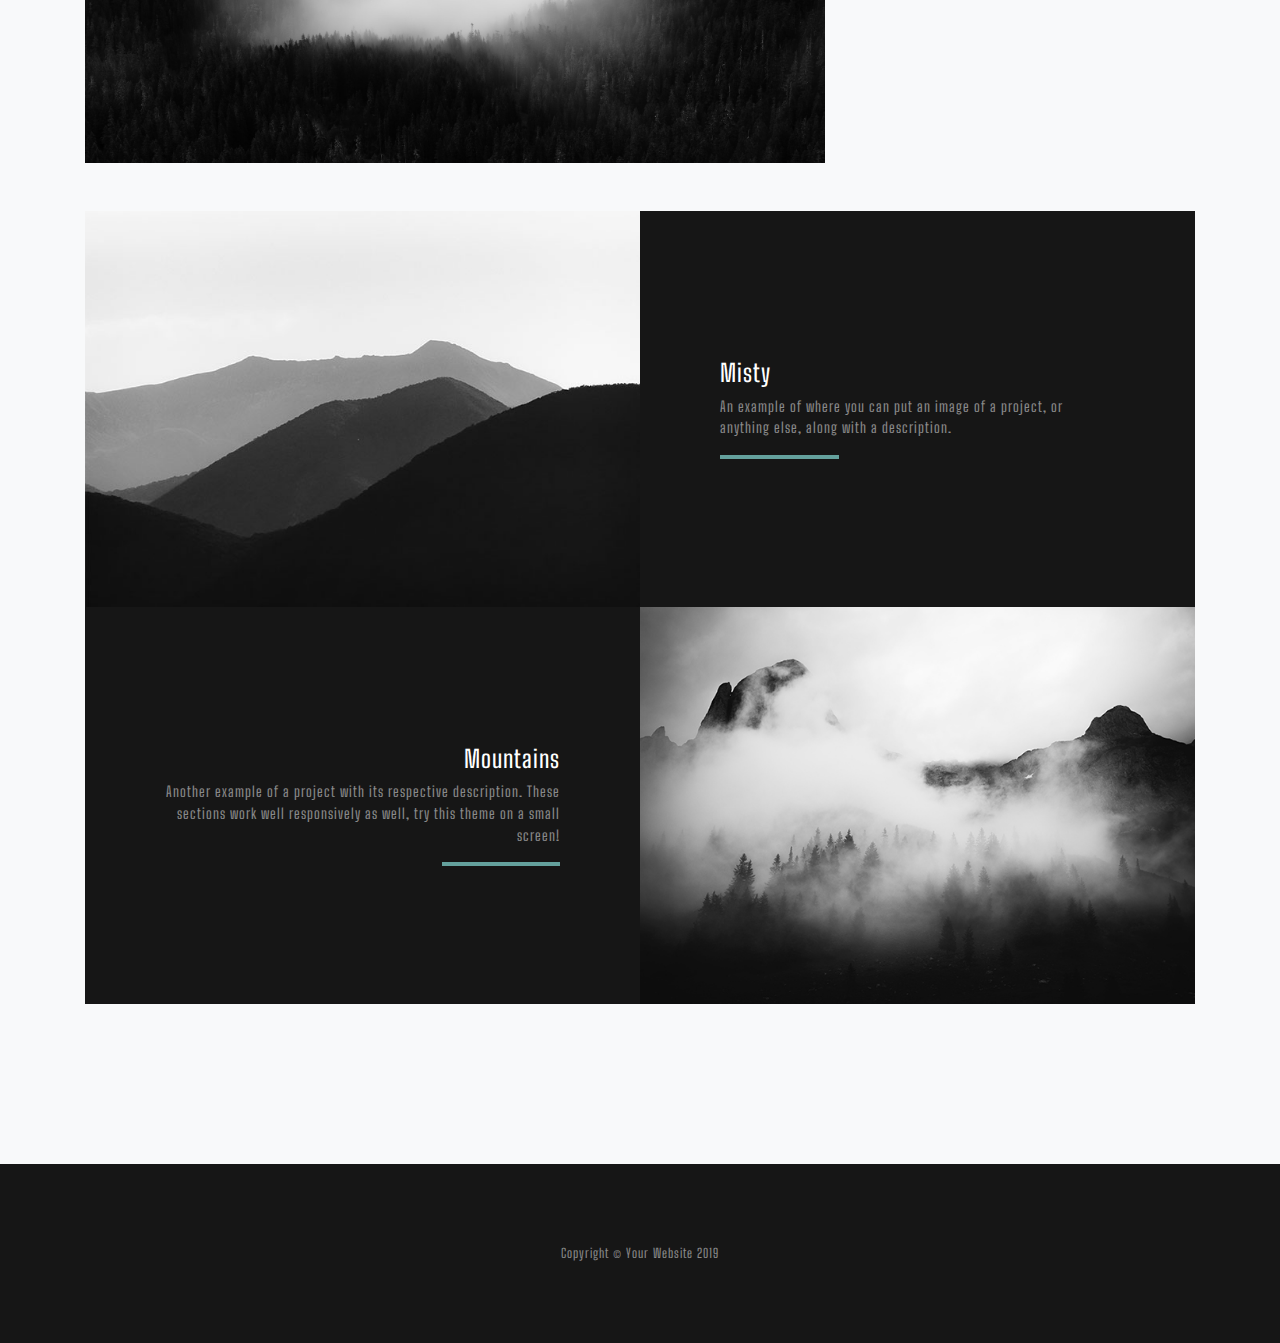
==== commit 1465839d: "removed ipad images, removed unnecessary text and removed contacts from all pages apart from the spe" ====
--- a/audio.html
+++ b/audio.html
@@ -63,8 +63,7 @@
   <header class="masthead">
     <div class="container d-flex h-100 align-items-center">
       <div class="mx-auto text-center">
-        <h1 class="mx-auto my-0 text-uppercase">Grayscale</h1>
-        <h2 class="text-white-50 mx-auto mt-2 mb-5">A free, responsive, one page Bootstrap theme created by Start Bootstrap.</h2>
+        <h1 class="mx-auto my-0 text-uppercase">ournalism Portfolio</h1> <h2 class="text-white-50 mx-auto mt-2 mb-5"></h2>
         <a href="#about" class="btn btn-primary js-scroll-trigger">Get Started</a>
       </div>
     </div>
@@ -75,13 +74,11 @@
     <div class="container">
       <div class="row">
         <div class="col-lg-8 mx-auto">
-          <h2 class="text-white mb-4">Built with Bootstrap 4</h2>
-          <p class="text-white-50">Grayscale is a free Bootstrap theme created by Start Bootstrap. It can be yours right now, simply download the template on
-            <a href="http://startbootstrap.com/template-overviews/grayscale/">the preview page</a>. The theme is open source, and you can use it for any purpose, personal or commercial.</p>
+          <h2 class="text-white mb-4"></h2>
+          <p class="text-white-50">
         </div>
       </div>
-      <img src="img/ipad.png" class="img-fluid" alt="">
-    </div>
+      </div>
   </section>
 
   <!-- Projects Section -->
@@ -142,61 +139,7 @@
 
 
   <!-- Contact Section -->
-  <section class="contact-section bg-black">
-    <div class="container">
 
-      <div class="row">
-
-        <div class="col-md-4 mb-3 mb-md-0">
-          <div class="card py-4 h-100">
-            <div class="card-body text-center">
-              <i class="fas fa-map-marked-alt text-primary mb-2"></i>
-              <h4 class="text-uppercase m-0">Address</h4>
-              <hr class="my-4">
-              <div class="small text-black-50">4923 Market Street, Orlando FL</div>
-            </div>
-          </div>
-        </div>
-
-        <div class="col-md-4 mb-3 mb-md-0">
-          <div class="card py-4 h-100">
-            <div class="card-body text-center">
-              <i class="fas fa-envelope text-primary mb-2"></i>
-              <h4 class="text-uppercase m-0">Email</h4>
-              <hr class="my-4">
-              <div class="small text-black-50">
-                <a href="#">hello@yourdomain.com</a>
-              </div>
-            </div>
-          </div>
-        </div>
-
-        <div class="col-md-4 mb-3 mb-md-0">
-          <div class="card py-4 h-100">
-            <div class="card-body text-center">
-              <i class="fas fa-mobile-alt text-primary mb-2"></i>
-              <h4 class="text-uppercase m-0">Phone</h4>
-              <hr class="my-4">
-              <div class="small text-black-50">+1 (555) 902-8832</div>
-            </div>
-          </div>
-        </div>
-      </div>
-
-      <div class="social d-flex justify-content-center">
-        <a href="#" class="mx-2">
-          <i class="fab fa-twitter"></i>
-        </a>
-        <a href="#" class="mx-2">
-          <i class="fab fa-facebook-f"></i>
-        </a>
-        <a href="#" class="mx-2">
-          <i class="fab fa-github"></i>
-        </a>
-      </div>
-
-    </div>
-  </section>
 
   <!-- Footer -->
   <footer class="bg-black small text-center text-white-50">
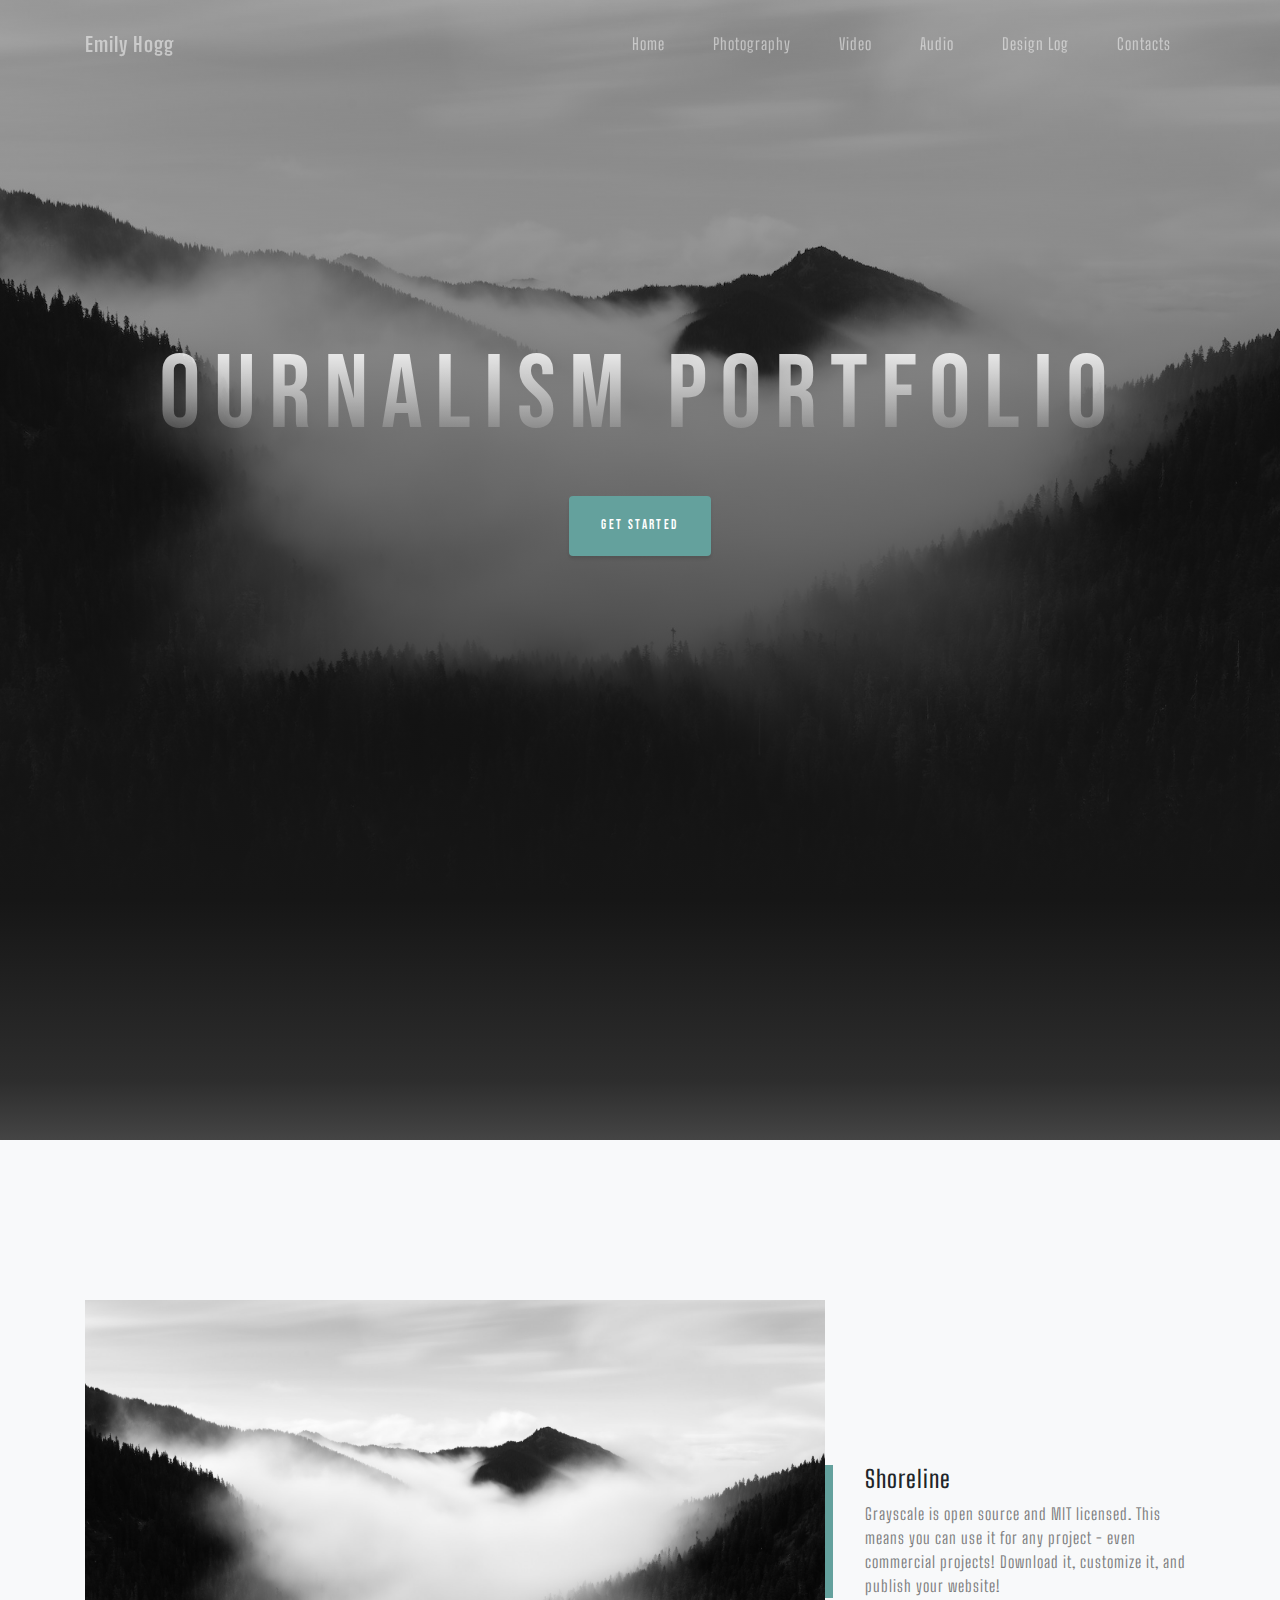
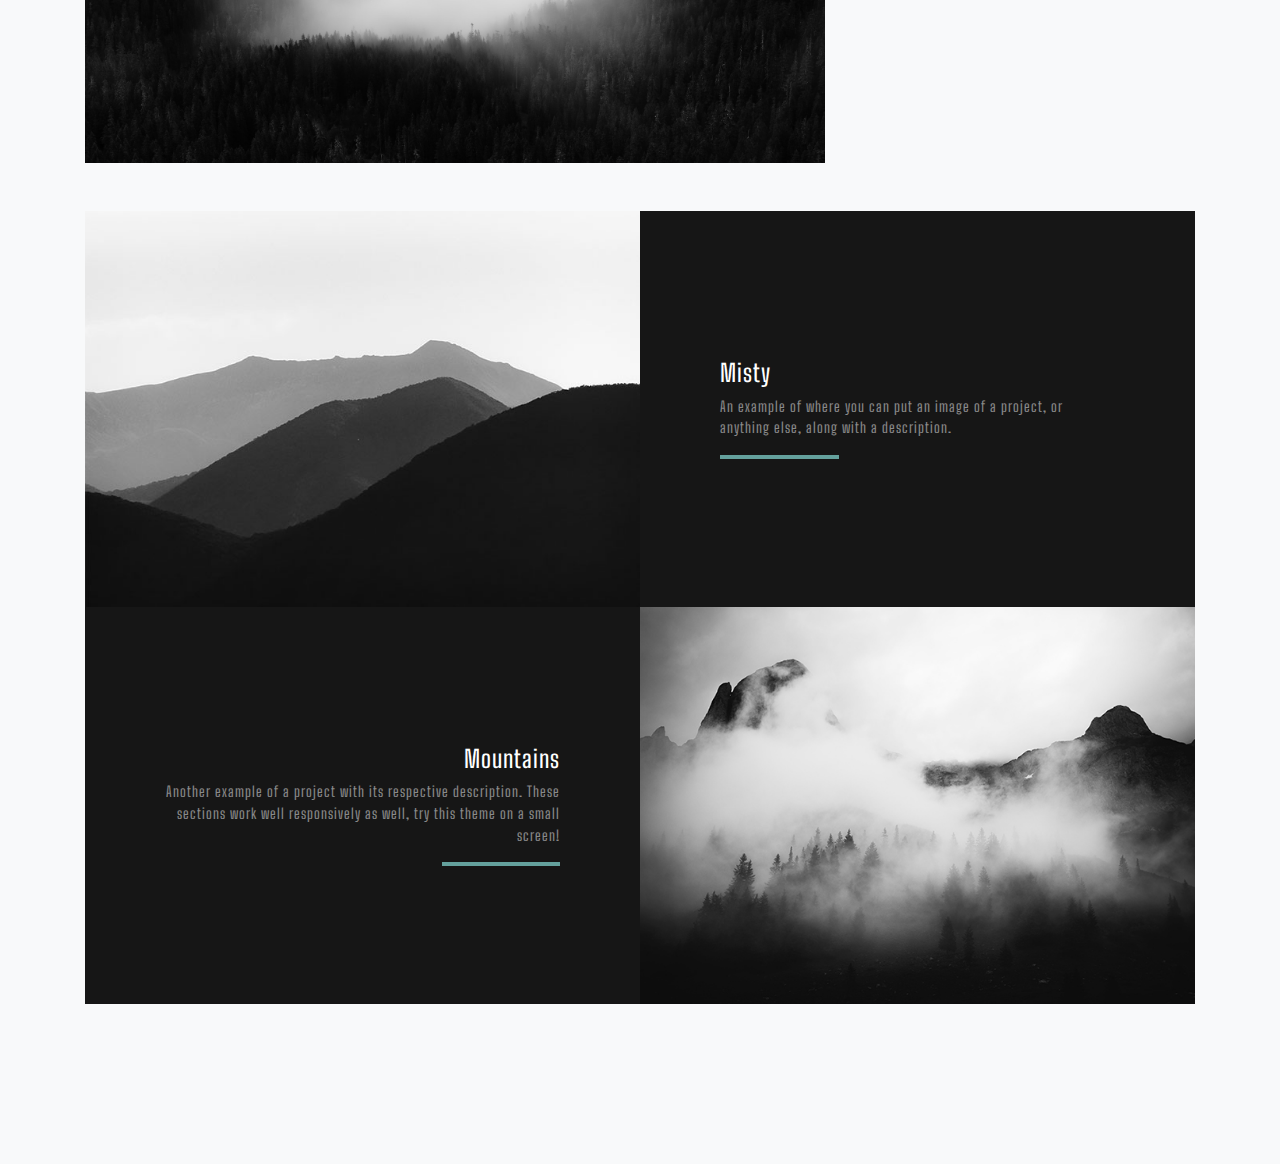
==== commit aeb78292: "removed footers and contacts from design log" ====
--- a/audio.html
+++ b/audio.html
@@ -141,12 +141,7 @@
   <!-- Contact Section -->
 
 
-  <!-- Footer -->
-  <footer class="bg-black small text-center text-white-50">
-    <div class="container">
-      Copyright &copy; Your Website 2019
-    </div>
-  </footer>
+  
 
   <!-- Bootstrap core JavaScript -->
   <script src="vendor/jquery/jquery.min.js"></script>
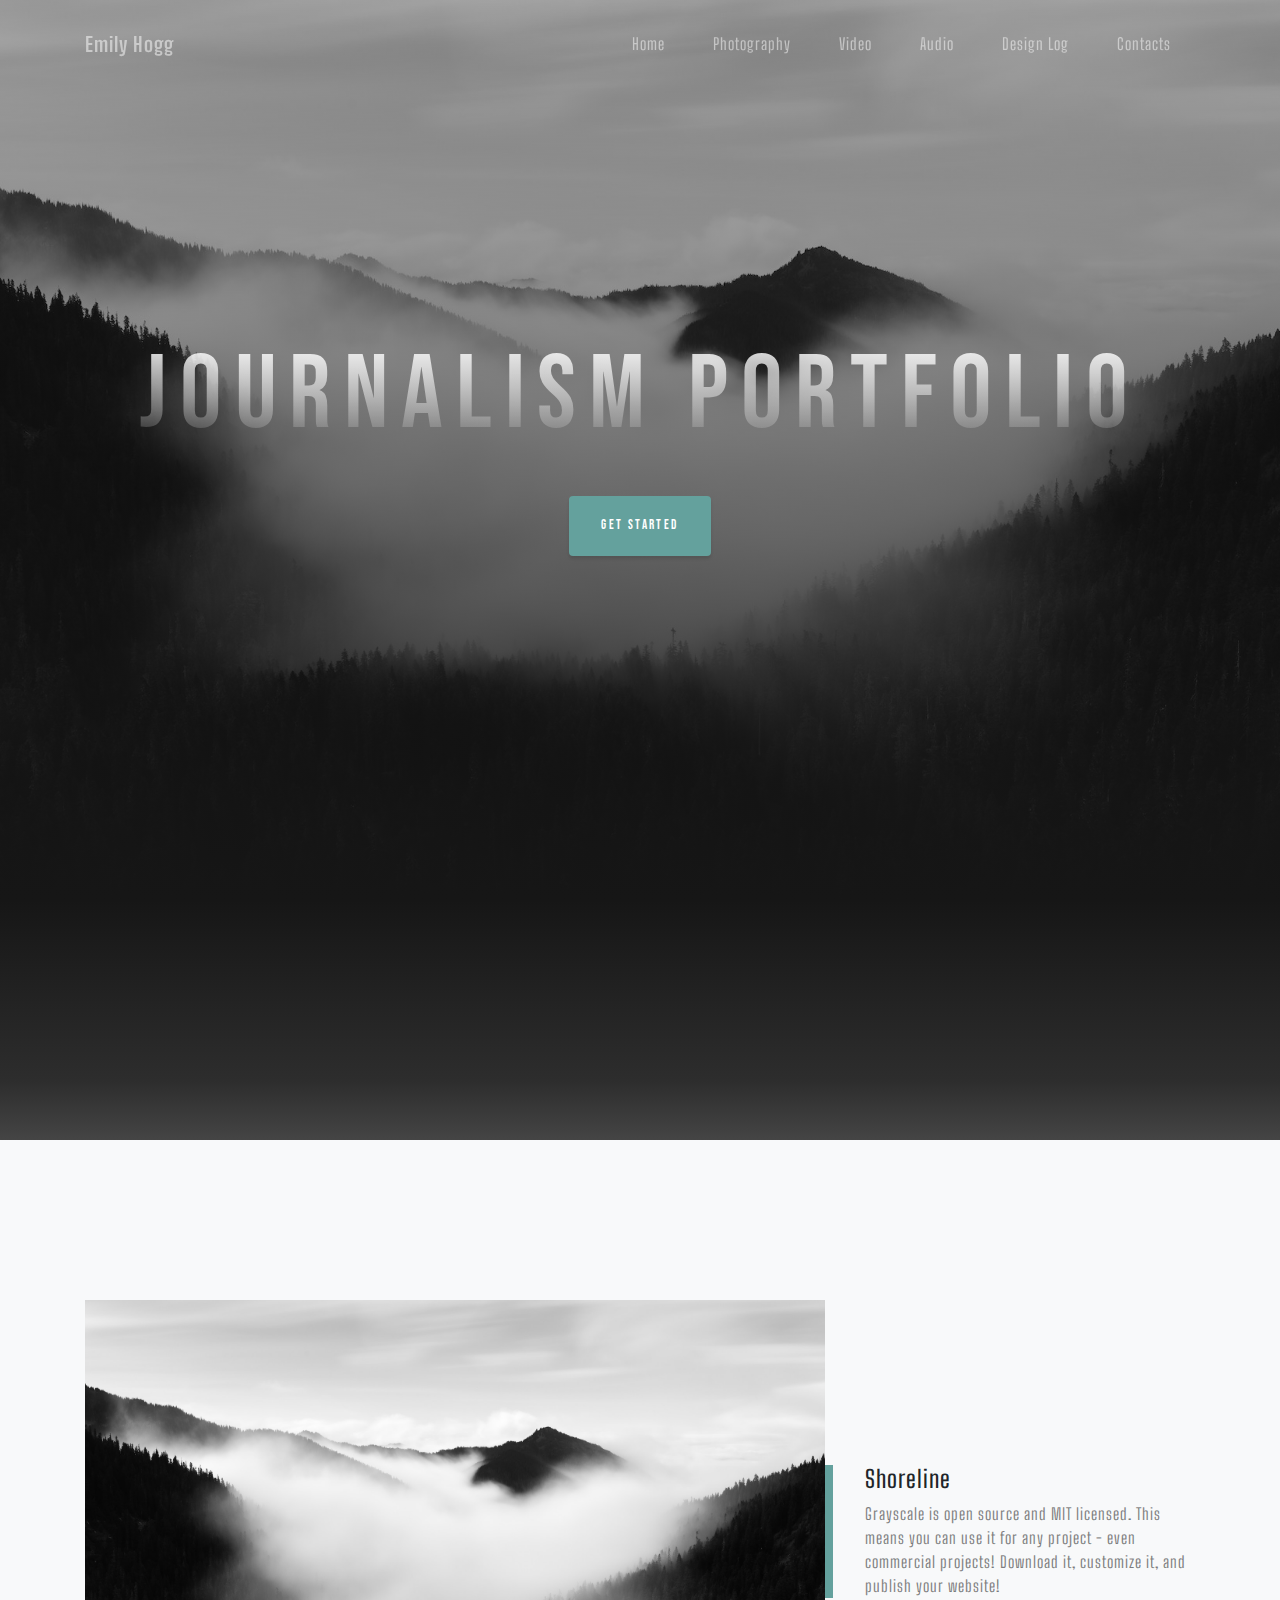
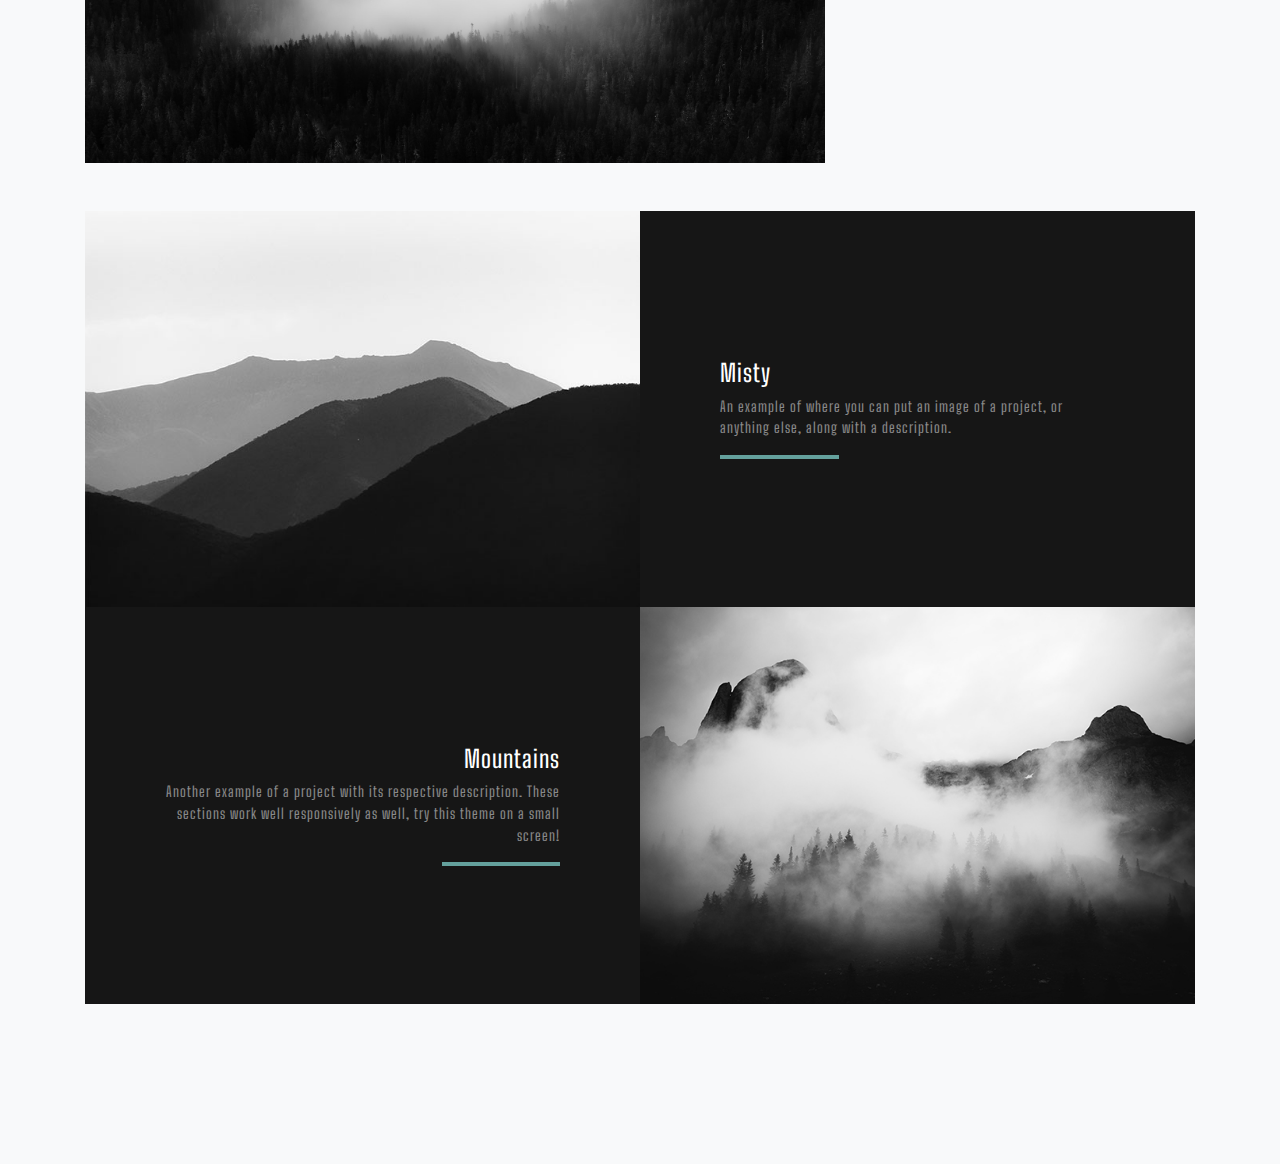
==== commit c63488f4: "J" ====
--- a/audio.html
+++ b/audio.html
@@ -63,7 +63,7 @@
   <header class="masthead">
     <div class="container d-flex h-100 align-items-center">
       <div class="mx-auto text-center">
-        <h1 class="mx-auto my-0 text-uppercase">ournalism Portfolio</h1> <h2 class="text-white-50 mx-auto mt-2 mb-5"></h2>
+        <h1 class="mx-auto my-0 text-uppercase">Journalism Portfolio</h1> <h2 class="text-white-50 mx-auto mt-2 mb-5"></h2>
         <a href="#about" class="btn btn-primary js-scroll-trigger">Get Started</a>
       </div>
     </div>
@@ -141,7 +141,7 @@
   <!-- Contact Section -->
 
 
-  
+
 
   <!-- Bootstrap core JavaScript -->
   <script src="vendor/jquery/jquery.min.js"></script>
